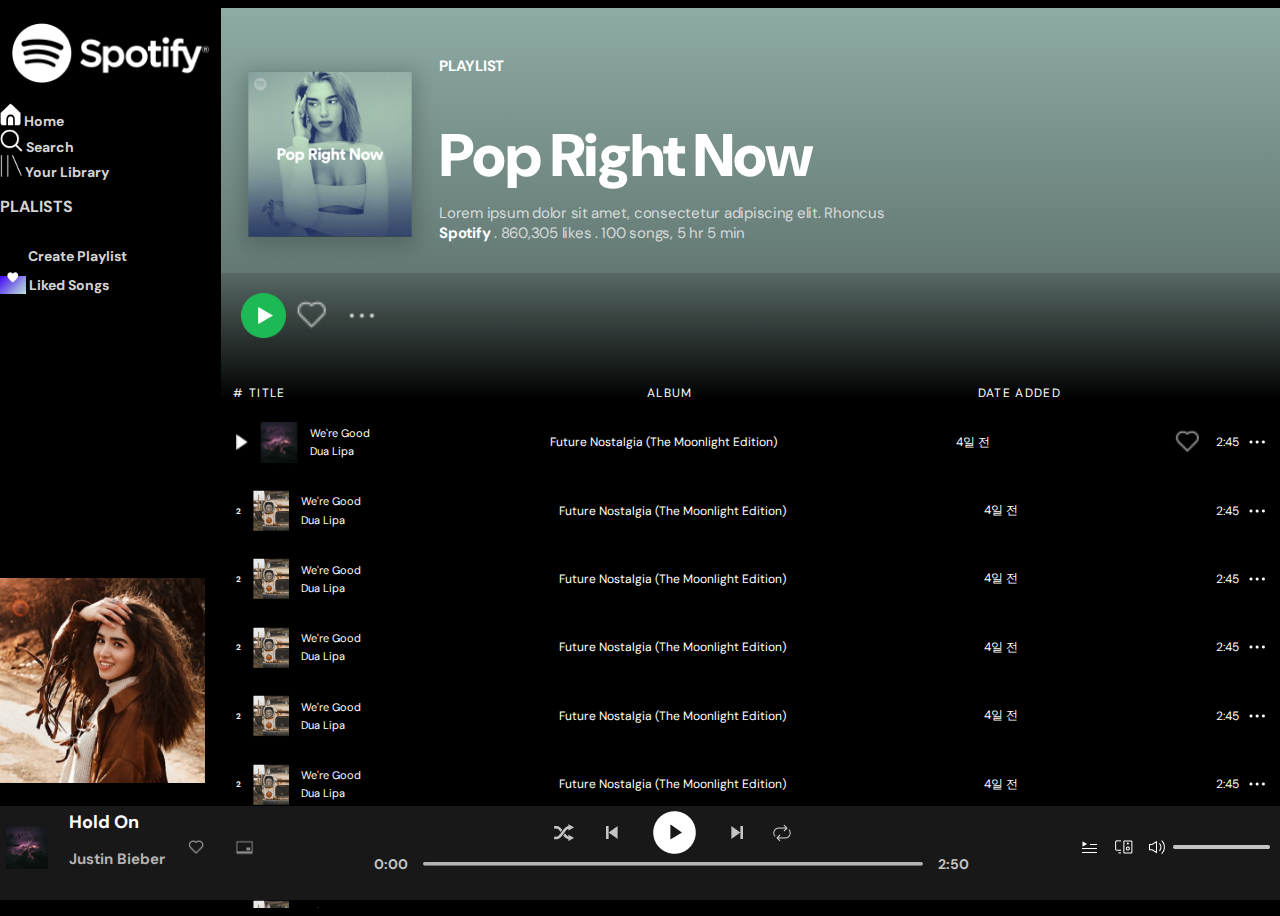
==== playlist.html @ 2f4b63fe "playlist page added" ====
<!DOCTYPE html>
<html lang="en">

<head>
    <meta charset="UTF-8">
    <meta name="viewport" content="width=device-width, initial-scale=1.0">
    <title>Spotify - Web Player: Music for everyone</title>
    <link rel="stylesheet" href="./playlist.css" />
    <link rel="icon" type="image/x-icon" href="https://open.spotifycdn.com/cdn/images/favicon.0f31d2ea.ico" />
    <link href="https://cdn.jsdelivr.net/npm/bootstrap@5.3.1/dist/css/bootstrap.min.css" rel="stylesheet"
        integrity="sha384-4bw+/aepP/YC94hEpVNVgiZdgIC5+VKNBQNGCHeKRQN+PtmoHDEXuppvnDJzQIu9" crossorigin="anonymous">
</head>

<body>
    <section class="containers">
        <!-- Start Sidebar ----------------------------------------------------------------->
        <section class=" sidebars">
            <div class="icons p-2">
                <a href="#"><img class="main-logo px-3 py-2" src="./Assets/Sidebar/Spotify logo.png" alt="logo"></a>
                <div class="icon d-flex align-items-center px-3 py-1">
                    <img src="./Assets/Sidebar/Home.png" style="height: 23px;">
                    <a href="#" class="px-3" style="text-decoration: none; color: rgb(212, 212, 212);">Home</a>
                </div>

                <div class="icon d-flex align-items-center px-3 py-1">
                    <img src="./Assets/Sidebar/Search.png" style="height: 23px;">
                    <a href="#" class="px-3" style="text-decoration: none; color: rgb(212, 212, 212);">Search</a>
                </div>
                <div class="icon d-flex align-items-center px-3 py-1">
                    <img src="./Assets/Sidebar/Library.png" style="height: 22px;">
                    <a href="#" class="px-3" style="text-decoration: none; color: rgb(212, 212, 212);">Your Library</a>
                </div>
                <p class="px-3 my-4" style=" color: rgb(212, 212, 212); font-weight: 700;">PLALISTS</p>
                <div class="icon d-flex align-items-center px-3 py-1"> <span class="bg-light rounded-1" style="height: 25px;
                    width: 25px;"><img src="./Assets/Sidebar/Plus.png" style="height: 28px; width: 25px;"></span>
                    <a href="#" class="px-3" style="text-decoration: none; color: rgb(212, 212, 212);">Create
                        Playlist</a>
                </div>
                <div class="icon d-flex align-items-center px-3 py-1"><span class="rounded-1"
                        style="height: 25px;
                    width: 25px; background: linear-gradient(135deg, #4000F4 0%, #603AED 22.48%, #7C6EE6 46.93%, #979FE1 65.71%, #A2B3DE 77.68%, #ADC8DC 88.93%, #C0ECD7 100%);">
                        <img src="./Assets/Sidebar/heart.png" style="padding: 7px;"></span>
                    <a href="#" class="px-3" style="text-decoration: none; color: rgb(212, 212, 212);">Liked Songs</a>
                </div>
                <div class="icon"> <img class="imgg" src="./Assets/playlist/album-art.png" alt="">
                </div>
            </div>
        </section>
        <!-- End Sidebar ------------------------------------------------------------------->

        <!-- Start Playbar ----------------------------------------------------------------->
        <section class="playbar">
            <div class="functions">
                <div class="details">
                    <img src="./Assets/playlist/pic.png">
                    <div class="name-all">
                        <f3>Hold On</f3>
                        <p class="m-0">Justin Bieber</p>
                    </div>
                    <img src="./Assets/playlist/heart.png" style="height: 23px;">
                    <img src="./Assets/playlist/pip.png" style="height: 23px;">
                </div>
                <div class="play">
                    <div class="fun">
                        <img class="fun-img" src="./Assets//playingBar/raphael-shuffle.png">
                        <img class="fun-img" src="./Assets/playingBar/previous.png">
                        <img class="fun-img" src="./Assets/playingBar/gridicons-play.png">
                        <img class="fun-img" src="./Assets/playingBar/bx-bx-skip-previous.png">
                        <img class="fun-img" src="./Assets/playingBar/group1.png">
                    </div>
                    <div class="bar-time">
                        <p>0:00</p>
                        <!-- <meter style="width: 30vw;" value="75" min="0" max="100"></meter> -->
                        <img src="./Assets/playingBar/bar.png" width="500px">
                        <p>2:50</p>
                    </div>
                </div>
                <div class="extra">
                    <img src="./Assets/playlist/all.png">
                </div>
            </div>
        </section>
        <!-- End Playbar ------------------------------------------------------------------->

        <!-- Start Main Section ------------------------------------------------------------>
        <section class="main">
            <div class="row-1">
                <div class="ro1-col1">
                    <img src="./Assets/playlist/image.png" style="height: 220px;">
                </div>
                <div class="row1-col2">
                    <p style="font-weight: 700;">PLAYLIST</p>
                    <h1>Pop Right Now</h1>
                    <p style="opacity: 0.699999988079071;">Lorem ipsum dolor sit amet, consectetur adipiscing elit.
                        Rhoncus</p>
                    <p><span style="font-weight: 700;">Spotify</span> <span style="opacity: 0.699999988079071;">.
                            860,305 likes . 100 songs, 5 hr 5 min</span></p>
                </div>
            </div>
            <div class="list">
                <div class="itmes">
                    <img src="/Assets/playlist/btn-thumb-play.png" style="height: 5vh;">
                    <img src="/Assets/playlist/heart.png" style="height: 5vh;">
                    <img src="/Assets/playlist/ic-more-big.png" style="height: 5vh;">
                </div>

                <div class="tbl-hd">
                    <h3 id="H1"># TITLE</h3>
                    <h3 id="H2">ALBUM</h3>
                    <h3 id="H3">DATE ADDED</h3>
                </div>
                <div class="list-items">
                    <div class="list-item">
                        <div class="li-col-1">
                            <img src="./Assets/playlist/trgl-ry.png" style="height: 2vh;">
                            <img src="./Assets/playlist/li-pic.png" style="height: 5vh;">
                            <p class="p-0 m-0">We're Good<br>Dua Lipa</p>
                        </div>
                        <p class="px-3 mx-4">Future Nostalgia (The Moonlight Edition)</p>
                        <p class="p-0 m-0">4일 전</p>
                        <div class="li-col-4">
                            <img src="./Assets/playlist/heart.png" style="height: 4vh;">
                            <p class="p-0 m-0">2:45</p>
                            <img src="/Assets/playlist/dots.png">
                        </div>
                    </div>

                    <div class="list-item">
                        <div class="li-col-1">
                            <h6>2</h6>
                            <img src="./Assets/playlist/list-pic.png" style="height: 5vh;">
                            <p class="p-0 m-0">We're Good<br>Dua Lipa</p>
                        </div>
                        <p class="p-0 m-0">Future Nostalgia (The Moonlight Edition)</p>
                        <p class="p-0 m-0">4일 전</p>
                        <div class="li-col-4">
                            <p class="p-0 m-0">2:45</p>
                            <img src="/Assets/playlist/dots.png">
                        </div>
                    </div>

                    <div class="list-item">
                        <div class="li-col-1">
                            <h6>2</h6>
                            <img src="./Assets/playlist/list-pic.png" style="height: 5vh;">
                            <p class="p-0 m-0">We're Good<br>Dua Lipa</p>
                        </div>
                        <p class="p-0 m-0">Future Nostalgia (The Moonlight Edition)</p>
                        <p class="p-0 m-0">4일 전</p>
                        <div class="li-col-4">
                            <p class="p-0 m-0">2:45</p>
                            <img src="/Assets/playlist/dots.png">
                        </div>
                    </div>
                    <div class="list-item">
                        <div class="li-col-1">
                            <h6>2</h6>
                            <img src="./Assets/playlist/list-pic.png" style="height: 5vh;">
                            <p class="p-0 m-0">We're Good<br>Dua Lipa</p>
                        </div>
                        <p class="p-0 m-0">Future Nostalgia (The Moonlight Edition)</p>
                        <p class="p-0 m-0">4일 전</p>
                        <div class="li-col-4">
                            <p class="p-0 m-0">2:45</p>
                            <img src="/Assets/playlist/dots.png">
                        </div>
                    </div>
                    <div class="list-item">
                        <div class="li-col-1">
                            <h6>2</h6>
                            <img src="./Assets/playlist/list-pic.png" style="height: 5vh;">
                            <p class="p-0 m-0">We're Good<br>Dua Lipa</p>
                        </div>
                        <p class="p-0 m-0">Future Nostalgia (The Moonlight Edition)</p>
                        <p class="p-0 m-0">4일 전</p>
                        <div class="li-col-4">
                            <p class="p-0 m-0">2:45</p>
                            <img src="/Assets/playlist/dots.png">
                        </div>
                    </div>
                    <div class="list-item">
                        <div class="li-col-1">
                            <h6>2</h6>
                            <img src="./Assets/playlist/list-pic.png" style="height: 5vh;">
                            <p class="p-0 m-0">We're Good<br>Dua Lipa</p>
                        </div>
                        <p class="p-0 m-0">Future Nostalgia (The Moonlight Edition)</p>
                        <p class="p-0 m-0">4일 전</p>
                        <div class="li-col-4">
                            <p class="p-0 m-0">2:45</p>
                            <img src="/Assets/playlist/dots.png">
                        </div>
                    </div>
                    <div class="list-item">
                        <div class="li-col-1">
                            <h6>2</h6>
                            <img src="./Assets/playlist/list-pic.png" style="height: 5vh;">
                            <p class="p-0 m-0">We're Good<br>Dua Lipa</p>
                        </div>
                        <p class="p-0 m-0">Future Nostalgia (The Moonlight Edition)</p>
                        <p class="p-0 m-0">4일 전</p>
                        <div class="li-col-4">
                            <p class="p-0 m-0">2:45</p>
                            <img src="/Assets/playlist/dots.png">
                        </div>
                    </div>
                    <div class="list-item">
                        <div class="li-col-1">
                            <h6>2</h6>
                            <img src="./Assets/playlist/list-pic.png" style="height: 5vh;">
                            <p class="p-0 m-0">We're Good<br>Dua Lipa</p>
                        </div>
                        <p class="p-0 m-0">Future Nostalgia (The Moonlight Edition)</p>
                        <p class="p-0 m-0">4일 전</p>
                        <div class="li-col-4">
                            <p class="p-0 m-0">2:45</p>
                            <img src="/Assets/playlist/dots.png">
                        </div>
                    </div>
                    <div class="list-item">
                        <div class="li-col-1">
                            <h6>2</h6>
                            <img src="./Assets/playlist/list-pic.png" style="height: 5vh;">
                            <p class="p-0 m-0">We're Good<br>Dua Lipa</p>
                        </div>
                        <p class="p-0 m-0">Future Nostalgia (The Moonlight Edition)</p>
                        <p class="p-0 m-0">4일 전</p>
                        <div class="li-col-4">
                            <p class="p-0 m-0">2:45</p>
                            <img src="/Assets/playlist/dots.png">
                        </div>
                    </div>
                    <div class="list-item">
                        <div class="li-col-1">
                            <h6>2</h6>
                            <img src="./Assets/playlist/list-pic.png" style="height: 5vh;">
                            <p class="p-0 m-0">We're Good<br>Dua Lipa</p>
                        </div>
                        <p class="p-0 m-0">Future Nostalgia (The Moonlight Edition)</p>
                        <p class="p-0 m-0">4일 전</p>
                        <div class="li-col-4">
                            <p class="p-0 m-0">2:45</p>
                            <img src="/Assets/playlist/dots.png">
                        </div>
                    </div>
                    <div class="list-item">
                        <div class="li-col-1">
                            <h6>2</h6>
                            <img src="./Assets/playlist/list-pic.png" style="height: 5vh;">
                            <p class="p-0 m-0">We're Good<br>Dua Lipa</p>
                        </div>
                        <p class="p-0 m-0">Future Nostalgia (The Moonlight Edition)</p>
                        <p class="p-0 m-0">4일 전</p>
                        <div class="li-col-4">
                            <p class="p-0 m-0">2:45</p>
                            <img src="/Assets/playlist/dots.png">
                        </div>
                    </div>
                    <div class="list-item">
                        <div class="li-col-1">
                            <h6>2</h6>
                            <img src="./Assets/playlist/list-pic.png" style="height: 5vh;">
                            <p class="p-0 m-0">We're Good<br>Dua Lipa</p>
                        </div>
                        <p class="p-0 m-0">Future Nostalgia (The Moonlight Edition)</p>
                        <p class="p-0 m-0">4일 전</p>
                        <div class="li-col-4">
                            <p class="p-0 m-0">2:45</p>
                            <img src="/Assets/playlist/dots.png">
                        </div>
                    </div>
                    <div class="list-item">
                        <div class="li-col-1">
                            <h6>2</h6>
                            <img src="./Assets/playlist/list-pic.png" style="height: 5vh;">
                            <p class="p-0 m-0">We're Good<br>Dua Lipa</p>
                        </div>
                        <p class="p-0 m-0">Future Nostalgia (The Moonlight Edition)</p>
                        <p class="p-0 m-0">4일 전</p>
                        <div class="li-col-4">
                            <p class="p-0 m-0">2:45</p>
                            <img src="/Assets/playlist/dots.png">
                        </div>
                    </div>
                    <div class="list-item">
                        <div class="li-col-1">
                            <h6>2</h6>
                            <img src="./Assets/playlist/list-pic.png" style="height: 5vh;">
                            <p class="p-0 m-0">We're Good<br>Dua Lipa</p>
                        </div>
                        <p class="p-0 m-0">Future Nostalgia (The Moonlight Edition)</p>
                        <p class="p-0 m-0">4일 전</p>
                        <div class="li-col-4">
                            <p class="p-0 m-0">2:45</p>
                            <img src="/Assets/playlist/dots.png">
                        </div>
                    </div>
                    <div class="list-item">
                        <div class="li-col-1">
                            <h6>2</h6>
                            <img src="./Assets/playlist/list-pic.png" style="height: 5vh;">
                            <p class="p-0 m-0">We're Good<br>Dua Lipa</p>
                        </div>
                        <p class="p-0 m-0">Future Nostalgia (The Moonlight Edition)</p>
                        <p class="p-0 m-0">4일 전</p>
                        <div class="li-col-4">
                            <p class="p-0 m-0">2:45</p>
                            <img src="/Assets/playlist/dots.png">
                        </div>
                    </div>
                    <div class="list-item">
                        <div class="li-col-1">
                            <h6>2</h6>
                            <img src="./Assets/playlist/list-pic.png" style="height: 5vh;">
                            <p class="p-0 m-0">We're Good<br>Dua Lipa</p>
                        </div>
                        <p class="p-0 m-0">Future Nostalgia (The Moonlight Edition)</p>
                        <p class="p-0 m-0">4일 전</p>
                        <div class="li-col-4">
                            <p class="p-0 m-0">2:45</p>
                            <img src="/Assets/playlist/dots.png">
                        </div>
                    </div>
                    
                </div>
            </div>
        </section>
        <!-- End Main Section -------------------------------------------------------------->
    </section>
</body>

</html>
---- playlist.css ----
@import url('https://fonts.googleapis.com/css2?family=DM+Sans:opsz@9..40&display=swap');

:root {
    --black: #000;
    --grey: #121212;
    --light-gray: #181818;
    --white: #fff;
}

body {
    height: 100vh;
    padding: 0rem;
    overflow: hidden;
    margin-inline: auto;
    display: flex;
    flex-direction: column;
    font-family: 'DM Sans', sans-serif;
    background-color: var(--black);
    color: var(--white);
}

.containers {
    display: flex;
    justify-content: center;
    height: 90vh;
    flex: 1;
    overflow: hidden;
}

.sidebars {
    flex: 1;
    display: flex;
    height: 90vh;
    flex-direction: column;
    background-color: var(--black);
    position: relative;
}

.playbar {
    position: relative;
    height: 10vh;
    width: 100%;
    position: fixed;
    bottom: 0;
    background-color: var(--light-gray);
}

.main {
    flex: 5;
    background: linear-gradient(to bottom, #8eaba4, #000);
    display: flex;
    flex-direction: column;
}

.main-logo {
    height: 60px;
    margin: 15px 10px;
}

.icons {
    display: flex;
    flex-direction: column;
}

.imgg {
    width: 16vw;
    position: fixed;
    bottom: 13vh;
    left: 0;
}

.icon {
    color: rgba(255, 255, 255, 1);
    font-size: 14px;
    font-weight: 700;
    line-height: 16px;
}

.icon:hover {
    background-color: rgb(26, 26, 26);
    border-radius: 5px;
}

.functions {
    display: flex;
    justify-content: space-between;
}

.details {
    display: flex;
    gap: 15px;
    color: #FFF;
    align-items: center;
}

.cnt {
    display: flex;
    flex-direction: column;
    overflow-y: auto;
}

.details>img {
    height: 45px;
    margin-inline: 5px;
}

.name-all>f3 {
    font-size: 18px;
    font-weight: 700;
}

.name-all>p {
    color: #B3B3B3;
    font-weight: 700;
    font-size: 15px;
}

.play {
    display: flex;
    align-items: center;
    flex-direction: column;
    height: 65px;
}

.fun {
    display: flex;
    height: 45px;
    gap: 15px;
    align-items: center;
}

.fun-img {
    padding: 3px;
    border-radius: 50%;
    transition: all 1s ease;
}

.fun-img:hover {
    background-color: gray;
}

.ex-img {
    transition: all 1s ease;
}

.ex-img:hover {
    border-radius: 50%;
    background-color: gray;
}

.bar-time {
    position: relative;
    display: flex;
    gap: 15px;
    align-items: center;
}

.bar-time>p {
    color: #C4C4C4;
    font-size: 14px;
    font-weight: 700;
    margin: 0;
}

.dwn {
    width: 400px;
    height: 5px;
    border-radius: 2.5px;
    background: #535353;
}

.up {
    position: fixed;
    right: 565px;
    width: 300px;
    border-radius: 2.5px;
    height: 5px;
    background: #C4C4C4;
}

.extra {
    display: flex;
    gap: 10px;
    align-items: center;
    margin-right: 10px;
}

.playbar {
    padding-top: 0.5vh;
}

.row-1 {
    display: flex;
    align-items: end;
    color: white;

}

.ro1-col1>img {
    margin-top: 40px;
}

.row1-col2 {
    padding-bottom: 30px;

}

.row1-col2>h1 {
    color: #FFF;
    font-size: 60px;
    font-weight: 900;
    letter-spacing: -1.8px;
    margin-bottom: 8px;
}

.row1-col2>p {
    color: #FFF;
    margin: 0;
    font-size: 15px;
    letter-spacing: -0.26px;
}

.list {
    display: flex;
    flex-direction: column;
    overflow-y: auto;
    background: linear-gradient(0deg, #000 80%, #576864 100%);
}

.itmes {
    margin: 20px
}
.tbl-hd {
    display: flex;
    color: white;
    margin-top: 10PX;
    margin-inline: 1VW;
}

.tbl-hd>h3 {
    color: #FFF;
    font-size: 12px;
    font-weight: 400;
    letter-spacing: 1.32px;
}

#H1 {
    flex: 5;
}

#H2 {
    flex: 4;
}

#H3 {
    flex: 3.5;
}

.list-items {
    display: flex;
    flex-direction: column;
    overflow-y: auto;
    gap: 10px;
    
}

::-webkit-scrollbar{
    display: none;
}


.itms>img {
    margin-top: 10px;
    margin-inline: 5px;
}

.list-item {
    box-sizing: unset;
    color: white;
    display: flex;
    align-items: center;
    justify-content: space-between;
    padding-inline: 15px;
    font-size: 12px;
    font-weight: 400;
}

.list-item:hover {
    background-color: rgb(26, 26, 26);
    border-radius: 5px;
    cursor: pointer;
}

.li-col-1 {
    display: flex;
    align-items: center;
    gap: 10px;
}


.li-col-1>p {
    color: #FFF;
    font-size: 11px;
    font-weight: 400;
    line-height: 18.188px;
}

.li-col-4 {
    display: flex;
    align-items: center;
    gap: 10px;
}
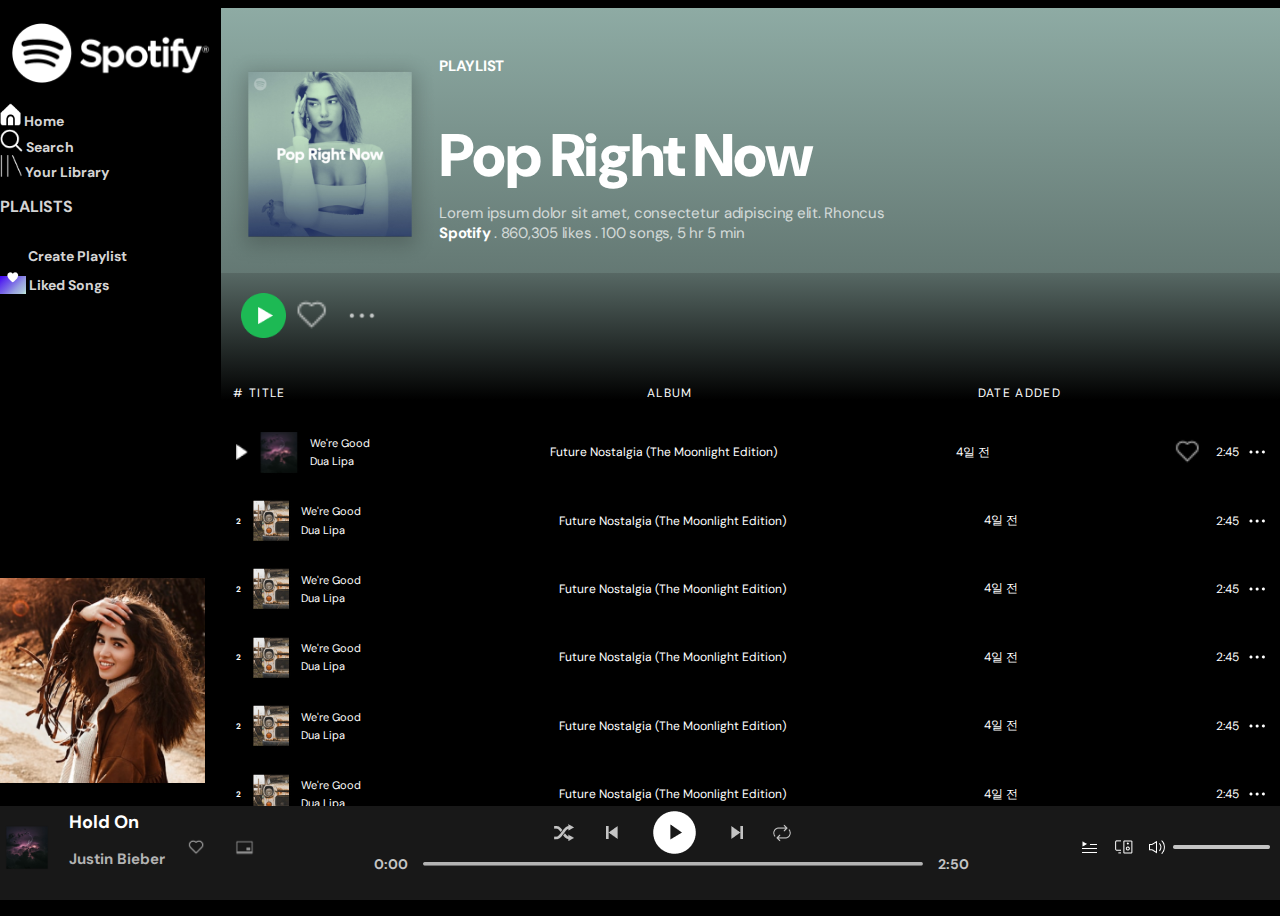
==== commit 86ba9981: "some changes" ====
--- a/playlist.html
+++ b/playlist.html
@@ -16,27 +16,27 @@
         <!-- Start Sidebar ----------------------------------------------------------------->
         <section class=" sidebars">
             <div class="icons p-2">
-                <a href="#"><img class="main-logo px-3 py-2" src="./Assets/Sidebar/Spotify logo.png" alt="logo"></a>
-                <div class="icon d-flex align-items-center px-3 py-1">
+                <a href="#"><img class="main-logo py-2" src="./Assets/Sidebar/Spotify logo.png" alt="logo"></a>
+                <div class="icon d-flex align-items-center px-3 py-1 my-2">
                     <img src="./Assets/Sidebar/Home.png" style="height: 23px;">
-                    <a href="#" class="px-3" style="text-decoration: none; color: rgb(212, 212, 212);">Home</a>
-                </div>
-
-                <div class="icon d-flex align-items-center px-3 py-1">
+                    <a href="./index.html" class="px-3" style="text-decoration: none; color: rgb(212, 212, 212);">Home</a>
+                </div>
+
+                <div class="icon d-flex align-items-center px-3 py-1 my-2">
                     <img src="./Assets/Sidebar/Search.png" style="height: 23px;">
                     <a href="#" class="px-3" style="text-decoration: none; color: rgb(212, 212, 212);">Search</a>
                 </div>
-                <div class="icon d-flex align-items-center px-3 py-1">
+                <div class="icon d-flex align-items-center px-3 py-1 my-2">
                     <img src="./Assets/Sidebar/Library.png" style="height: 22px;">
                     <a href="#" class="px-3" style="text-decoration: none; color: rgb(212, 212, 212);">Your Library</a>
                 </div>
-                <p class="px-3 my-4" style=" color: rgb(212, 212, 212); font-weight: 700;">PLALISTS</p>
-                <div class="icon d-flex align-items-center px-3 py-1"> <span class="bg-light rounded-1" style="height: 25px;
+                <p class="px-3 my-2" style=" color: rgb(212, 212, 212); font-weight: 700;">PLALISTS</p>
+                <div class="icon d-flex align-items-center px-3 py-1 my-2"> <span class="bg-light rounded-1" style="height: 25px;
                     width: 25px;"><img src="./Assets/Sidebar/Plus.png" style="height: 28px; width: 25px;"></span>
                     <a href="#" class="px-3" style="text-decoration: none; color: rgb(212, 212, 212);">Create
                         Playlist</a>
                 </div>
-                <div class="icon d-flex align-items-center px-3 py-1"><span class="rounded-1"
+                <div class="icon d-flex align-items-center px-3 py-1 my-2"><span class="rounded-1"
                         style="height: 25px;
                     width: 25px; background: linear-gradient(135deg, #4000F4 0%, #603AED 22.48%, #7C6EE6 46.93%, #979FE1 65.71%, #A2B3DE 77.68%, #ADC8DC 88.93%, #C0ECD7 100%);">
                         <img src="./Assets/Sidebar/heart.png" style="padding: 7px;"></span>
@@ -99,9 +99,9 @@
             </div>
             <div class="list">
                 <div class="itmes">
-                    <img src="/Assets/playlist/btn-thumb-play.png" style="height: 5vh;">
-                    <img src="/Assets/playlist/heart.png" style="height: 5vh;">
-                    <img src="/Assets/playlist/ic-more-big.png" style="height: 5vh;">
+                    <img src="./Assets/playlist/btn-thumb-play.png" style="height: 5vh;">
+                    <img src="./Assets/playlist/heart.png" style="height: 5vh;">
+                    <img src="./Assets/playlist/ic-more-big.png" style="height: 5vh;">
                 </div>
 
                 <div class="tbl-hd">
@@ -121,207 +121,207 @@
                         <div class="li-col-4">
                             <img src="./Assets/playlist/heart.png" style="height: 4vh;">
                             <p class="p-0 m-0">2:45</p>
-                            <img src="/Assets/playlist/dots.png">
-                        </div>
-                    </div>
-
-                    <div class="list-item">
-                        <div class="li-col-1">
-                            <h6>2</h6>
-                            <img src="./Assets/playlist/list-pic.png" style="height: 5vh;">
-                            <p class="p-0 m-0">We're Good<br>Dua Lipa</p>
-                        </div>
-                        <p class="p-0 m-0">Future Nostalgia (The Moonlight Edition)</p>
-                        <p class="p-0 m-0">4일 전</p>
-                        <div class="li-col-4">
-                            <p class="p-0 m-0">2:45</p>
-                            <img src="/Assets/playlist/dots.png">
-                        </div>
-                    </div>
-
-                    <div class="list-item">
-                        <div class="li-col-1">
-                            <h6>2</h6>
-                            <img src="./Assets/playlist/list-pic.png" style="height: 5vh;">
-                            <p class="p-0 m-0">We're Good<br>Dua Lipa</p>
-                        </div>
-                        <p class="p-0 m-0">Future Nostalgia (The Moonlight Edition)</p>
-                        <p class="p-0 m-0">4일 전</p>
-                        <div class="li-col-4">
-                            <p class="p-0 m-0">2:45</p>
-                            <img src="/Assets/playlist/dots.png">
-                        </div>
-                    </div>
-                    <div class="list-item">
-                        <div class="li-col-1">
-                            <h6>2</h6>
-                            <img src="./Assets/playlist/list-pic.png" style="height: 5vh;">
-                            <p class="p-0 m-0">We're Good<br>Dua Lipa</p>
-                        </div>
-                        <p class="p-0 m-0">Future Nostalgia (The Moonlight Edition)</p>
-                        <p class="p-0 m-0">4일 전</p>
-                        <div class="li-col-4">
-                            <p class="p-0 m-0">2:45</p>
-                            <img src="/Assets/playlist/dots.png">
-                        </div>
-                    </div>
-                    <div class="list-item">
-                        <div class="li-col-1">
-                            <h6>2</h6>
-                            <img src="./Assets/playlist/list-pic.png" style="height: 5vh;">
-                            <p class="p-0 m-0">We're Good<br>Dua Lipa</p>
-                        </div>
-                        <p class="p-0 m-0">Future Nostalgia (The Moonlight Edition)</p>
-                        <p class="p-0 m-0">4일 전</p>
-                        <div class="li-col-4">
-                            <p class="p-0 m-0">2:45</p>
-                            <img src="/Assets/playlist/dots.png">
-                        </div>
-                    </div>
-                    <div class="list-item">
-                        <div class="li-col-1">
-                            <h6>2</h6>
-                            <img src="./Assets/playlist/list-pic.png" style="height: 5vh;">
-                            <p class="p-0 m-0">We're Good<br>Dua Lipa</p>
-                        </div>
-                        <p class="p-0 m-0">Future Nostalgia (The Moonlight Edition)</p>
-                        <p class="p-0 m-0">4일 전</p>
-                        <div class="li-col-4">
-                            <p class="p-0 m-0">2:45</p>
-                            <img src="/Assets/playlist/dots.png">
-                        </div>
-                    </div>
-                    <div class="list-item">
-                        <div class="li-col-1">
-                            <h6>2</h6>
-                            <img src="./Assets/playlist/list-pic.png" style="height: 5vh;">
-                            <p class="p-0 m-0">We're Good<br>Dua Lipa</p>
-                        </div>
-                        <p class="p-0 m-0">Future Nostalgia (The Moonlight Edition)</p>
-                        <p class="p-0 m-0">4일 전</p>
-                        <div class="li-col-4">
-                            <p class="p-0 m-0">2:45</p>
-                            <img src="/Assets/playlist/dots.png">
-                        </div>
-                    </div>
-                    <div class="list-item">
-                        <div class="li-col-1">
-                            <h6>2</h6>
-                            <img src="./Assets/playlist/list-pic.png" style="height: 5vh;">
-                            <p class="p-0 m-0">We're Good<br>Dua Lipa</p>
-                        </div>
-                        <p class="p-0 m-0">Future Nostalgia (The Moonlight Edition)</p>
-                        <p class="p-0 m-0">4일 전</p>
-                        <div class="li-col-4">
-                            <p class="p-0 m-0">2:45</p>
-                            <img src="/Assets/playlist/dots.png">
-                        </div>
-                    </div>
-                    <div class="list-item">
-                        <div class="li-col-1">
-                            <h6>2</h6>
-                            <img src="./Assets/playlist/list-pic.png" style="height: 5vh;">
-                            <p class="p-0 m-0">We're Good<br>Dua Lipa</p>
-                        </div>
-                        <p class="p-0 m-0">Future Nostalgia (The Moonlight Edition)</p>
-                        <p class="p-0 m-0">4일 전</p>
-                        <div class="li-col-4">
-                            <p class="p-0 m-0">2:45</p>
-                            <img src="/Assets/playlist/dots.png">
-                        </div>
-                    </div>
-                    <div class="list-item">
-                        <div class="li-col-1">
-                            <h6>2</h6>
-                            <img src="./Assets/playlist/list-pic.png" style="height: 5vh;">
-                            <p class="p-0 m-0">We're Good<br>Dua Lipa</p>
-                        </div>
-                        <p class="p-0 m-0">Future Nostalgia (The Moonlight Edition)</p>
-                        <p class="p-0 m-0">4일 전</p>
-                        <div class="li-col-4">
-                            <p class="p-0 m-0">2:45</p>
-                            <img src="/Assets/playlist/dots.png">
-                        </div>
-                    </div>
-                    <div class="list-item">
-                        <div class="li-col-1">
-                            <h6>2</h6>
-                            <img src="./Assets/playlist/list-pic.png" style="height: 5vh;">
-                            <p class="p-0 m-0">We're Good<br>Dua Lipa</p>
-                        </div>
-                        <p class="p-0 m-0">Future Nostalgia (The Moonlight Edition)</p>
-                        <p class="p-0 m-0">4일 전</p>
-                        <div class="li-col-4">
-                            <p class="p-0 m-0">2:45</p>
-                            <img src="/Assets/playlist/dots.png">
-                        </div>
-                    </div>
-                    <div class="list-item">
-                        <div class="li-col-1">
-                            <h6>2</h6>
-                            <img src="./Assets/playlist/list-pic.png" style="height: 5vh;">
-                            <p class="p-0 m-0">We're Good<br>Dua Lipa</p>
-                        </div>
-                        <p class="p-0 m-0">Future Nostalgia (The Moonlight Edition)</p>
-                        <p class="p-0 m-0">4일 전</p>
-                        <div class="li-col-4">
-                            <p class="p-0 m-0">2:45</p>
-                            <img src="/Assets/playlist/dots.png">
-                        </div>
-                    </div>
-                    <div class="list-item">
-                        <div class="li-col-1">
-                            <h6>2</h6>
-                            <img src="./Assets/playlist/list-pic.png" style="height: 5vh;">
-                            <p class="p-0 m-0">We're Good<br>Dua Lipa</p>
-                        </div>
-                        <p class="p-0 m-0">Future Nostalgia (The Moonlight Edition)</p>
-                        <p class="p-0 m-0">4일 전</p>
-                        <div class="li-col-4">
-                            <p class="p-0 m-0">2:45</p>
-                            <img src="/Assets/playlist/dots.png">
-                        </div>
-                    </div>
-                    <div class="list-item">
-                        <div class="li-col-1">
-                            <h6>2</h6>
-                            <img src="./Assets/playlist/list-pic.png" style="height: 5vh;">
-                            <p class="p-0 m-0">We're Good<br>Dua Lipa</p>
-                        </div>
-                        <p class="p-0 m-0">Future Nostalgia (The Moonlight Edition)</p>
-                        <p class="p-0 m-0">4일 전</p>
-                        <div class="li-col-4">
-                            <p class="p-0 m-0">2:45</p>
-                            <img src="/Assets/playlist/dots.png">
-                        </div>
-                    </div>
-                    <div class="list-item">
-                        <div class="li-col-1">
-                            <h6>2</h6>
-                            <img src="./Assets/playlist/list-pic.png" style="height: 5vh;">
-                            <p class="p-0 m-0">We're Good<br>Dua Lipa</p>
-                        </div>
-                        <p class="p-0 m-0">Future Nostalgia (The Moonlight Edition)</p>
-                        <p class="p-0 m-0">4일 전</p>
-                        <div class="li-col-4">
-                            <p class="p-0 m-0">2:45</p>
-                            <img src="/Assets/playlist/dots.png">
-                        </div>
-                    </div>
-                    <div class="list-item">
-                        <div class="li-col-1">
-                            <h6>2</h6>
-                            <img src="./Assets/playlist/list-pic.png" style="height: 5vh;">
-                            <p class="p-0 m-0">We're Good<br>Dua Lipa</p>
-                        </div>
-                        <p class="p-0 m-0">Future Nostalgia (The Moonlight Edition)</p>
-                        <p class="p-0 m-0">4일 전</p>
-                        <div class="li-col-4">
-                            <p class="p-0 m-0">2:45</p>
-                            <img src="/Assets/playlist/dots.png">
-                        </div>
-                    </div>
-                    
+                            <img src="./Assets/playlist/dots.png">
+                        </div>
+                    </div>
+
+                    <div class="list-item">
+                        <div class="li-col-1">
+                            <h6>2</h6>
+                            <img src="./Assets/playlist/list-pic.png" style="height: 5vh;">
+                            <p class="p-0 m-0">We're Good<br>Dua Lipa</p>
+                        </div>
+                        <p class="p-0 m-0">Future Nostalgia (The Moonlight Edition)</p>
+                        <p class="p-0 m-0">4일 전</p>
+                        <div class="li-col-4">
+                            <p class="p-0 m-0">2:45</p>
+                            <img src="./Assets/playlist/dots.png">
+                        </div>
+                    </div>
+
+                    <div class="list-item">
+                        <div class="li-col-1">
+                            <h6>2</h6>
+                            <img src="./Assets/playlist/list-pic.png" style="height: 5vh;">
+                            <p class="p-0 m-0">We're Good<br>Dua Lipa</p>
+                        </div>
+                        <p class="p-0 m-0">Future Nostalgia (The Moonlight Edition)</p>
+                        <p class="p-0 m-0">4일 전</p>
+                        <div class="li-col-4">
+                            <p class="p-0 m-0">2:45</p>
+                            <img src="./Assets/playlist/dots.png">
+                        </div>
+                    </div>
+                    <div class="list-item">
+                        <div class="li-col-1">
+                            <h6>2</h6>
+                            <img src="./Assets/playlist/list-pic.png" style="height: 5vh;">
+                            <p class="p-0 m-0">We're Good<br>Dua Lipa</p>
+                        </div>
+                        <p class="p-0 m-0">Future Nostalgia (The Moonlight Edition)</p>
+                        <p class="p-0 m-0">4일 전</p>
+                        <div class="li-col-4">
+                            <p class="p-0 m-0">2:45</p>
+                            <img src="./Assets/playlist/dots.png">
+                        </div>
+                    </div>
+                    <div class="list-item">
+                        <div class="li-col-1">
+                            <h6>2</h6>
+                            <img src="./Assets/playlist/list-pic.png" style="height: 5vh;">
+                            <p class="p-0 m-0">We're Good<br>Dua Lipa</p>
+                        </div>
+                        <p class="p-0 m-0">Future Nostalgia (The Moonlight Edition)</p>
+                        <p class="p-0 m-0">4일 전</p>
+                        <div class="li-col-4">
+                            <p class="p-0 m-0">2:45</p>
+                            <img src="./Assets/playlist/dots.png">
+                        </div>
+                    </div>
+                    <div class="list-item">
+                        <div class="li-col-1">
+                            <h6>2</h6>
+                            <img src="./Assets/playlist/list-pic.png" style="height: 5vh;">
+                            <p class="p-0 m-0">We're Good<br>Dua Lipa</p>
+                        </div>
+                        <p class="p-0 m-0">Future Nostalgia (The Moonlight Edition)</p>
+                        <p class="p-0 m-0">4일 전</p>
+                        <div class="li-col-4">
+                            <p class="p-0 m-0">2:45</p>
+                            <img src="./Assets/playlist/dots.png">
+                        </div>
+                    </div>
+                    <div class="list-item">
+                        <div class="li-col-1">
+                            <h6>2</h6>
+                            <img src="./Assets/playlist/list-pic.png" style="height: 5vh;">
+                            <p class="p-0 m-0">We're Good<br>Dua Lipa</p>
+                        </div>
+                        <p class="p-0 m-0">Future Nostalgia (The Moonlight Edition)</p>
+                        <p class="p-0 m-0">4일 전</p>
+                        <div class="li-col-4">
+                            <p class="p-0 m-0">2:45</p>
+                            <img src="./Assets/playlist/dots.png">
+                        </div>
+                    </div>
+                    <div class="list-item">
+                        <div class="li-col-1">
+                            <h6>2</h6>
+                            <img src="./Assets/playlist/list-pic.png" style="height: 5vh;">
+                            <p class="p-0 m-0">We're Good<br>Dua Lipa</p>
+                        </div>
+                        <p class="p-0 m-0">Future Nostalgia (The Moonlight Edition)</p>
+                        <p class="p-0 m-0">4일 전</p>
+                        <div class="li-col-4">
+                            <p class="p-0 m-0">2:45</p>
+                            <img src="./Assets/playlist/dots.png">
+                        </div>
+                    </div>
+                    <div class="list-item">
+                        <div class="li-col-1">
+                            <h6>2</h6>
+                            <img src="./Assets/playlist/list-pic.png" style="height: 5vh;">
+                            <p class="p-0 m-0">We're Good<br>Dua Lipa</p>
+                        </div>
+                        <p class="p-0 m-0">Future Nostalgia (The Moonlight Edition)</p>
+                        <p class="p-0 m-0">4일 전</p>
+                        <div class="li-col-4">
+                            <p class="p-0 m-0">2:45</p>
+                            <img src="./Assets/playlist/dots.png">
+                        </div>
+                    </div>
+                    <div class="list-item">
+                        <div class="li-col-1">
+                            <h6>2</h6>
+                            <img src="./Assets/playlist/list-pic.png" style="height: 5vh;">
+                            <p class="p-0 m-0">We're Good<br>Dua Lipa</p>
+                        </div>
+                        <p class="p-0 m-0">Future Nostalgia (The Moonlight Edition)</p>
+                        <p class="p-0 m-0">4일 전</p>
+                        <div class="li-col-4">
+                            <p class="p-0 m-0">2:45</p>
+                            <img src="./Assets/playlist/dots.png">
+                        </div>
+                    </div>
+                    <div class="list-item">
+                        <div class="li-col-1">
+                            <h6>2</h6>
+                            <img src="./Assets/playlist/list-pic.png" style="height: 5vh;">
+                            <p class="p-0 m-0">We're Good<br>Dua Lipa</p>
+                        </div>
+                        <p class="p-0 m-0">Future Nostalgia (The Moonlight Edition)</p>
+                        <p class="p-0 m-0">4일 전</p>
+                        <div class="li-col-4">
+                            <p class="p-0 m-0">2:45</p>
+                            <img src="./Assets/playlist/dots.png">
+                        </div>
+                    </div>
+                    <div class="list-item">
+                        <div class="li-col-1">
+                            <h6>2</h6>
+                            <img src="./Assets/playlist/list-pic.png" style="height: 5vh;">
+                            <p class="p-0 m-0">We're Good<br>Dua Lipa</p>
+                        </div>
+                        <p class="p-0 m-0">Future Nostalgia (The Moonlight Edition)</p>
+                        <p class="p-0 m-0">4일 전</p>
+                        <div class="li-col-4">
+                            <p class="p-0 m-0">2:45</p>
+                            <img src="./Assets/playlist/dots.png">
+                        </div>
+                    </div>
+                    <div class="list-item">
+                        <div class="li-col-1">
+                            <h6>2</h6>
+                            <img src="./Assets/playlist/list-pic.png" style="height: 5vh;">
+                            <p class="p-0 m-0">We're Good<br>Dua Lipa</p>
+                        </div>
+                        <p class="p-0 m-0">Future Nostalgia (The Moonlight Edition)</p>
+                        <p class="p-0 m-0">4일 전</p>
+                        <div class="li-col-4">
+                            <p class="p-0 m-0">2:45</p>
+                            <img src="./Assets/playlist/dots.png">
+                        </div>
+                    </div>
+                    <div class="list-item">
+                        <div class="li-col-1">
+                            <h6>2</h6>
+                            <img src="./Assets/playlist/list-pic.png" style="height: 5vh;">
+                            <p class="p-0 m-0">We're Good<br>Dua Lipa</p>
+                        </div>
+                        <p class="p-0 m-0">Future Nostalgia (The Moonlight Edition)</p>
+                        <p class="p-0 m-0">4일 전</p>
+                        <div class="li-col-4">
+                            <p class="p-0 m-0">2:45</p>
+                            <img src="./Assets/playlist/dots.png">
+                        </div>
+                    </div>
+                    <div class="list-item">
+                        <div class="li-col-1">
+                            <h6>2</h6>
+                            <img src="./Assets/playlist/list-pic.png" style="height: 5vh;">
+                            <p class="p-0 m-0">We're Good<br>Dua Lipa</p>
+                        </div>
+                        <p class="p-0 m-0">Future Nostalgia (The Moonlight Edition)</p>
+                        <p class="p-0 m-0">4일 전</p>
+                        <div class="li-col-4">
+                            <p class="p-0 m-0">2:45</p>
+                            <img src="./Assets/playlist/dots.png">
+                        </div>
+                    </div>
+                    <div class="list-item">
+                        <div class="li-col-1">
+                            <h6>2</h6>
+                            <img src="./Assets/playlist/list-pic.png" style="height: 5vh;">
+                            <p class="p-0 m-0">We're Good<br>Dua Lipa</p>
+                        </div>
+                        <p class="p-0 m-0">Future Nostalgia (The Moonlight Edition)</p>
+                        <p class="p-0 m-0">4일 전</p>
+                        <div class="li-col-4">
+                            <p class="p-0 m-0">2:45</p>
+                            <img src="./Assets/playlist/dots.png">
+                        </div>
+                    </div>
+
                 </div>
             </div>
         </section>
--- a/playlist.css
+++ b/playlist.css
@@ -43,6 +43,7 @@
     position: fixed;
     bottom: 0;
     background-color: var(--light-gray);
+    z-index: 5;
 }
 
 .main {
@@ -230,6 +231,7 @@
 .itmes {
     margin: 20px
 }
+
 .tbl-hd {
     display: flex;
     color: white;
@@ -259,12 +261,13 @@
 .list-items {
     display: flex;
     flex-direction: column;
+    padding-top: 10px;
     overflow-y: auto;
     gap: 10px;
-    
-}
-
-::-webkit-scrollbar{
+
+}
+
+::-webkit-scrollbar {
     display: none;
 }
 
@@ -283,11 +286,14 @@
     padding-inline: 15px;
     font-size: 12px;
     font-weight: 400;
+    transition: all 1s ease;
 }
 
 .list-item:hover {
     background-color: rgb(26, 26, 26);
     border-radius: 5px;
+    transform: translate(0px, -10px);
+    z-index: 4;
     cursor: pointer;
 }
 
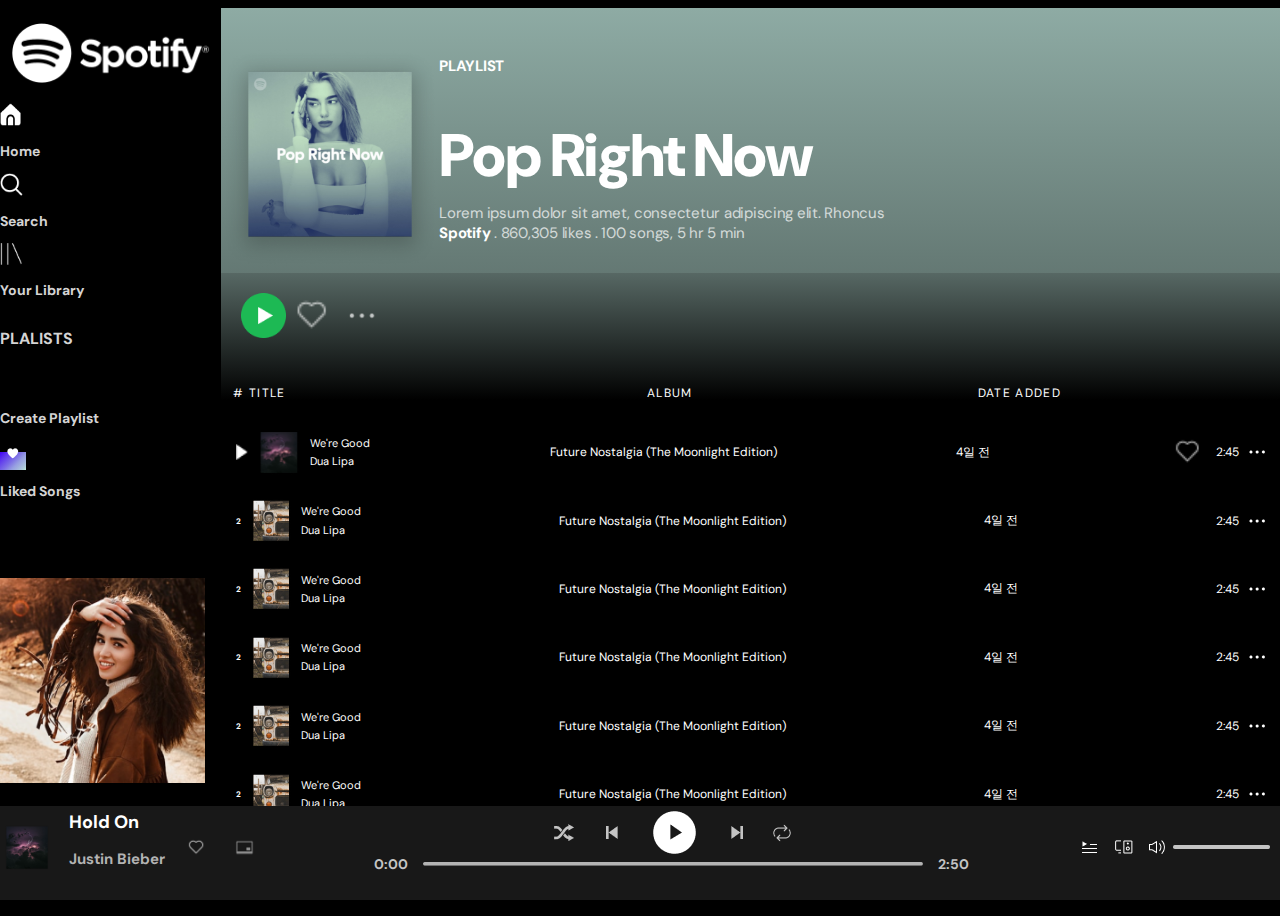
==== commit 3602d992: "update" ====
--- a/playlist.html
+++ b/playlist.html
@@ -17,32 +17,48 @@
         <section class=" sidebars">
             <div class="icons p-2">
                 <a href="#"><img class="main-logo py-2" src="./Assets/Sidebar/Spotify logo.png" alt="logo"></a>
-                <div class="icon d-flex align-items-center px-3 py-1 my-2">
-                    <img src="./Assets/Sidebar/Home.png" style="height: 23px;">
-                    <a href="./index.html" class="px-3" style="text-decoration: none; color: rgb(212, 212, 212);">Home</a>
-                </div>
-
-                <div class="icon d-flex align-items-center px-3 py-1 my-2">
-                    <img src="./Assets/Sidebar/Search.png" style="height: 23px;">
-                    <a href="#" class="px-3" style="text-decoration: none; color: rgb(212, 212, 212);">Search</a>
-                </div>
-                <div class="icon d-flex align-items-center px-3 py-1 my-2">
-                    <img src="./Assets/Sidebar/Library.png" style="height: 22px;">
-                    <a href="#" class="px-3" style="text-decoration: none; color: rgb(212, 212, 212);">Your Library</a>
-                </div>
-                <p class="px-3 my-2" style=" color: rgb(212, 212, 212); font-weight: 700;">PLALISTS</p>
-                <div class="icon d-flex align-items-center px-3 py-1 my-2"> <span class="bg-light rounded-1" style="height: 25px;
+
+                <a href="./index.html" style="text-decoration: none;">
+                    <div class="icon d-flex align-items-center px-3 py-1 py-2">
+                        <img src="./Assets/Sidebar/Home.png" style="height: 23px;">
+                        <p class="px-3 m-0" style="text-decoration: none; color: rgb(212, 212, 212);">Home</p>
+                    </div>
+                </a>
+
+                <a href="#" style="text-decoration: none;">
+                    <div class="icon d-flex align-items-center px-3 py-1 py-2">
+                        <img src="./Assets/Sidebar/Search.png" style="height: 23px;">
+                        <p class="px-3 m-0" style="text-decoration: none; color: rgb(212, 212, 212);">Search</p>
+                    </div>
+                </a>
+
+                <a href="#" style="text-decoration: none;">
+                    <div class="icon d-flex align-items-center px-3 py-1 py-2">
+                        <img src="./Assets/Sidebar/Library.png" style="height: 22px;">
+                        <p class="px-3 m-0" style="text-decoration: none; color: rgb(212, 212, 212);">Your Library</p>
+                    </div>
+                </a>
+
+                <p class="px-3 my-3 mt-4" style=" color: rgb(212, 212, 212); font-weight: 700;">PLALISTS</p>
+
+                <a href="#" style="text-decoration: none;">
+                    <div class="icon d-flex align-items-center px-3 py-1 py-2"> <span class="bg-light rounded-1" style="height: 25px;
                     width: 25px;"><img src="./Assets/Sidebar/Plus.png" style="height: 28px; width: 25px;"></span>
-                    <a href="#" class="px-3" style="text-decoration: none; color: rgb(212, 212, 212);">Create
-                        Playlist</a>
-                </div>
-                <div class="icon d-flex align-items-center px-3 py-1 my-2"><span class="rounded-1"
-                        style="height: 25px;
+                        <p class="px-3 m-0" style="text-decoration: none; color: rgb(212, 212, 212);">Create
+                            Playlist</p>
+                    </div>
+                </a>
+
+                <a href="#" style="text-decoration: none;">
+                    <div class="icon d-flex align-items-center px-3 py-1 py-2"><span class="rounded-1"
+                            style="height: 25px;
                     width: 25px; background: linear-gradient(135deg, #4000F4 0%, #603AED 22.48%, #7C6EE6 46.93%, #979FE1 65.71%, #A2B3DE 77.68%, #ADC8DC 88.93%, #C0ECD7 100%);">
-                        <img src="./Assets/Sidebar/heart.png" style="padding: 7px;"></span>
-                    <a href="#" class="px-3" style="text-decoration: none; color: rgb(212, 212, 212);">Liked Songs</a>
-                </div>
-                <div class="icon"> <img class="imgg" src="./Assets/playlist/album-art.png" alt="">
+                            <img src="./Assets/Sidebar/heart.png" style="padding: 7px;"></span>
+                        <p class="px-3 m-0" style="text-decoration: none; color: rgb(212, 212, 212);">Liked Songs</p>
+                    </div>
+                </a>
+
+                <div class="icon"> <img class="imgg" src="./Assets/playlist/album-art.png">
                 </div>
             </div>
         </section>
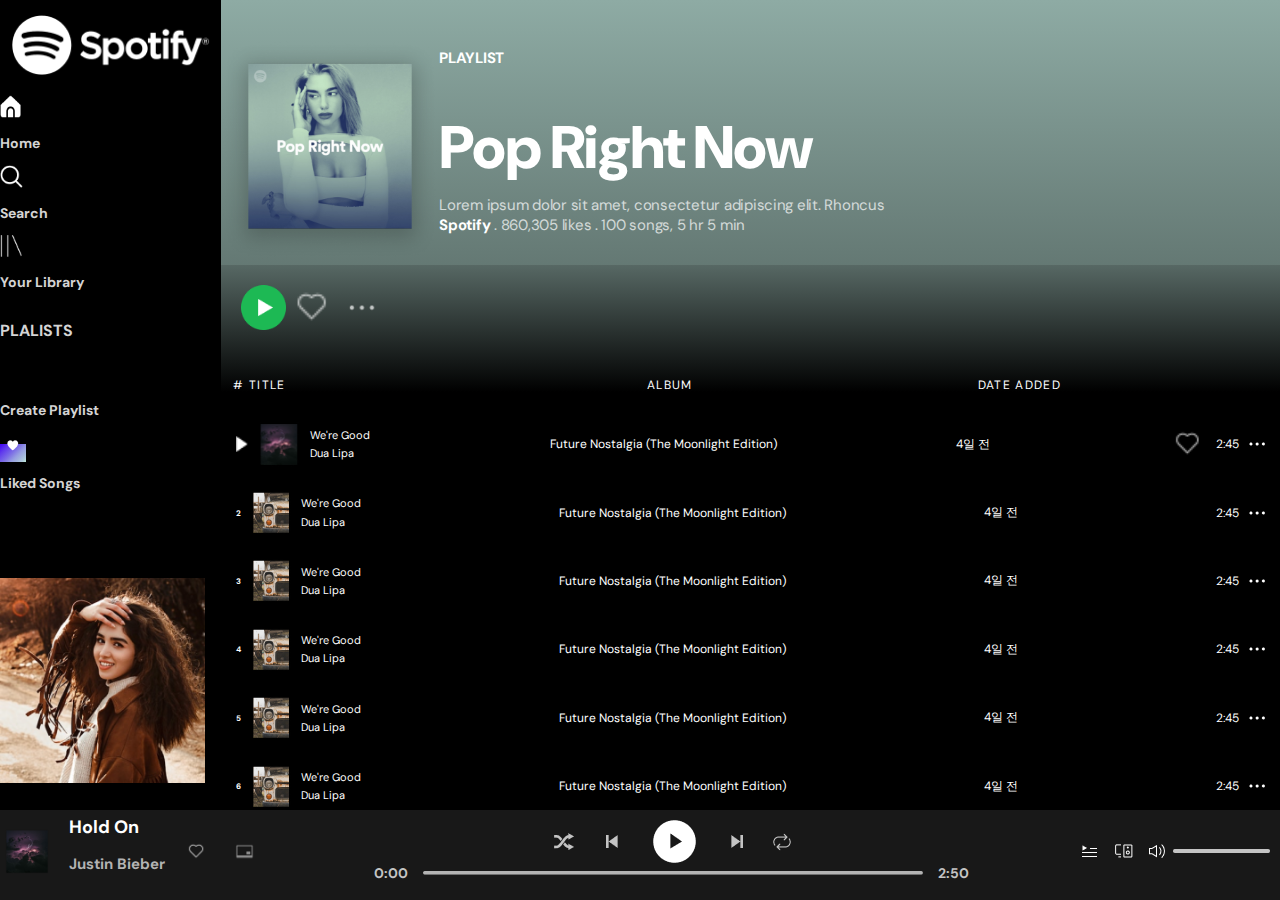
==== commit 895e2ec0: "Adding responsiveness" ====
--- a/playlist.html
+++ b/playlist.html
@@ -6,6 +6,7 @@
     <meta name="viewport" content="width=device-width, initial-scale=1.0">
     <title>Spotify - Web Player: Music for everyone</title>
     <link rel="stylesheet" href="./playlist.css" />
+    <link rel="stylesheet" href="phone.css">
     <link rel="icon" type="image/x-icon" href="https://open.spotifycdn.com/cdn/images/favicon.0f31d2ea.ico" />
     <link href="https://cdn.jsdelivr.net/npm/bootstrap@5.3.1/dist/css/bootstrap.min.css" rel="stylesheet"
         integrity="sha384-4bw+/aepP/YC94hEpVNVgiZdgIC5+VKNBQNGCHeKRQN+PtmoHDEXuppvnDJzQIu9" crossorigin="anonymous">
@@ -44,7 +45,7 @@
                 <a href="#" style="text-decoration: none;">
                     <div class="icon d-flex align-items-center px-3 py-1 py-2"> <span class="bg-light rounded-1" style="height: 25px;
                     width: 25px;"><img src="./Assets/Sidebar/Plus.png" style="height: 28px; width: 25px;"></span>
-                        <p class="px-3 m-0" style="text-decoration: none; color: rgb(212, 212, 212);">Create
+                        <p class="ps-3 m-0" style="text-decoration: none; color: rgb(212, 212, 212);">Create
                             Playlist</p>
                     </div>
                 </a>
@@ -54,7 +55,7 @@
                             style="height: 25px;
                     width: 25px; background: linear-gradient(135deg, #4000F4 0%, #603AED 22.48%, #7C6EE6 46.93%, #979FE1 65.71%, #A2B3DE 77.68%, #ADC8DC 88.93%, #C0ECD7 100%);">
                             <img src="./Assets/Sidebar/heart.png" style="padding: 7px;"></span>
-                        <p class="px-3 m-0" style="text-decoration: none; color: rgb(212, 212, 212);">Liked Songs</p>
+                        <p class="ps-3 m-0" style="text-decoration: none; color: rgb(212, 212, 212);">Liked Songs</p>
                     </div>
                 </a>
 
@@ -96,10 +97,60 @@
                 </div>
             </div>
         </section>
+
+        <section class="p-playbar">
+            <div class="functions">
+                <div class="details">
+                    <img src="./Assets/playingBar/rectangle-20.png">
+                    <div class="name-all">
+                        <f3>Dreaming On</f3>
+                        <p class="m-0">NEFFEX</p>
+                    </div>
+
+                </div>
+                <div class="fun">
+                    <img src="./Assets/playlist/heart.png" style="height: 45px;">
+                    <a href="#"><img class="fun-img" src="./Assets/playingBar/gridicons-play.png"
+                            style="height: 45px;"></a>
+                </div>
+            </div>
+        </section>
+
         <!-- End Playbar ------------------------------------------------------------------->
 
         <!-- Start Main Section ------------------------------------------------------------>
         <section class="main">
+            <section class="top-nav">
+                <div>
+                    <a href="#"><img class="main-logo" src="./Assets/Sidebar/Spotify logo.png" alt="logo"></a>
+                </div>
+                <input id="menu-toggle" type="checkbox" />
+                <label class='menu-button-container' for="menu-toggle">
+                    <div class='menu-button'></div>
+                </label>
+                <ul class="menu">
+                    <li><a href="./index.html" style="text-decoration: none;">
+                            <div class="icon d-flex align-items-center px-3 py-2 py-2">
+                                <img src="./Assets/Sidebar/Home.png" style="height: 23px;">
+                                <p class="px-3 m-0" style="color: rgb(212, 212, 212);">Home</p>
+                            </div>
+                        </a></li>
+                    <li><a href="#" style="text-decoration: none;">
+                            <div class="icon d-flex align-items-center px-3 py-2 py-2">
+                                <img src="./Assets/Sidebar/Search.png" style="height: 23px;">
+                                <p class="px-3 m-0" style="text-decoration: none; color: rgb(212, 212, 212);">
+                                    Search</p>
+                            </div>
+                        </a></li>
+                    <li><a href="./playlist.html" style="text-decoration: none;">
+                            <div class="icon d-flex align-items-center px-3 py-2 my-2 mb-4">
+                                <img src="./Assets/Sidebar/Library.png" style="height: 22px;">
+                                <p href="./playlist.html" class="ps-3 m-0"
+                                    style="text-decoration: none; color: rgb(212, 212, 212);">Your Library</p>
+                            </div>
+                        </a></li>
+                </ul>
+            </section>
             <div class="row-1">
                 <div class="ro1-col1">
                     <img src="./Assets/playlist/image.png" style="height: 220px;">
@@ -157,176 +208,176 @@
 
                     <div class="list-item">
                         <div class="li-col-1">
-                            <h6>2</h6>
-                            <img src="./Assets/playlist/list-pic.png" style="height: 5vh;">
-                            <p class="p-0 m-0">We're Good<br>Dua Lipa</p>
-                        </div>
-                        <p class="p-0 m-0">Future Nostalgia (The Moonlight Edition)</p>
-                        <p class="p-0 m-0">4일 전</p>
-                        <div class="li-col-4">
-                            <p class="p-0 m-0">2:45</p>
-                            <img src="./Assets/playlist/dots.png">
-                        </div>
-                    </div>
-                    <div class="list-item">
-                        <div class="li-col-1">
-                            <h6>2</h6>
-                            <img src="./Assets/playlist/list-pic.png" style="height: 5vh;">
-                            <p class="p-0 m-0">We're Good<br>Dua Lipa</p>
-                        </div>
-                        <p class="p-0 m-0">Future Nostalgia (The Moonlight Edition)</p>
-                        <p class="p-0 m-0">4일 전</p>
-                        <div class="li-col-4">
-                            <p class="p-0 m-0">2:45</p>
-                            <img src="./Assets/playlist/dots.png">
-                        </div>
-                    </div>
-                    <div class="list-item">
-                        <div class="li-col-1">
-                            <h6>2</h6>
-                            <img src="./Assets/playlist/list-pic.png" style="height: 5vh;">
-                            <p class="p-0 m-0">We're Good<br>Dua Lipa</p>
-                        </div>
-                        <p class="p-0 m-0">Future Nostalgia (The Moonlight Edition)</p>
-                        <p class="p-0 m-0">4일 전</p>
-                        <div class="li-col-4">
-                            <p class="p-0 m-0">2:45</p>
-                            <img src="./Assets/playlist/dots.png">
-                        </div>
-                    </div>
-                    <div class="list-item">
-                        <div class="li-col-1">
-                            <h6>2</h6>
-                            <img src="./Assets/playlist/list-pic.png" style="height: 5vh;">
-                            <p class="p-0 m-0">We're Good<br>Dua Lipa</p>
-                        </div>
-                        <p class="p-0 m-0">Future Nostalgia (The Moonlight Edition)</p>
-                        <p class="p-0 m-0">4일 전</p>
-                        <div class="li-col-4">
-                            <p class="p-0 m-0">2:45</p>
-                            <img src="./Assets/playlist/dots.png">
-                        </div>
-                    </div>
-                    <div class="list-item">
-                        <div class="li-col-1">
-                            <h6>2</h6>
-                            <img src="./Assets/playlist/list-pic.png" style="height: 5vh;">
-                            <p class="p-0 m-0">We're Good<br>Dua Lipa</p>
-                        </div>
-                        <p class="p-0 m-0">Future Nostalgia (The Moonlight Edition)</p>
-                        <p class="p-0 m-0">4일 전</p>
-                        <div class="li-col-4">
-                            <p class="p-0 m-0">2:45</p>
-                            <img src="./Assets/playlist/dots.png">
-                        </div>
-                    </div>
-                    <div class="list-item">
-                        <div class="li-col-1">
-                            <h6>2</h6>
-                            <img src="./Assets/playlist/list-pic.png" style="height: 5vh;">
-                            <p class="p-0 m-0">We're Good<br>Dua Lipa</p>
-                        </div>
-                        <p class="p-0 m-0">Future Nostalgia (The Moonlight Edition)</p>
-                        <p class="p-0 m-0">4일 전</p>
-                        <div class="li-col-4">
-                            <p class="p-0 m-0">2:45</p>
-                            <img src="./Assets/playlist/dots.png">
-                        </div>
-                    </div>
-                    <div class="list-item">
-                        <div class="li-col-1">
-                            <h6>2</h6>
-                            <img src="./Assets/playlist/list-pic.png" style="height: 5vh;">
-                            <p class="p-0 m-0">We're Good<br>Dua Lipa</p>
-                        </div>
-                        <p class="p-0 m-0">Future Nostalgia (The Moonlight Edition)</p>
-                        <p class="p-0 m-0">4일 전</p>
-                        <div class="li-col-4">
-                            <p class="p-0 m-0">2:45</p>
-                            <img src="./Assets/playlist/dots.png">
-                        </div>
-                    </div>
-                    <div class="list-item">
-                        <div class="li-col-1">
-                            <h6>2</h6>
-                            <img src="./Assets/playlist/list-pic.png" style="height: 5vh;">
-                            <p class="p-0 m-0">We're Good<br>Dua Lipa</p>
-                        </div>
-                        <p class="p-0 m-0">Future Nostalgia (The Moonlight Edition)</p>
-                        <p class="p-0 m-0">4일 전</p>
-                        <div class="li-col-4">
-                            <p class="p-0 m-0">2:45</p>
-                            <img src="./Assets/playlist/dots.png">
-                        </div>
-                    </div>
-                    <div class="list-item">
-                        <div class="li-col-1">
-                            <h6>2</h6>
-                            <img src="./Assets/playlist/list-pic.png" style="height: 5vh;">
-                            <p class="p-0 m-0">We're Good<br>Dua Lipa</p>
-                        </div>
-                        <p class="p-0 m-0">Future Nostalgia (The Moonlight Edition)</p>
-                        <p class="p-0 m-0">4일 전</p>
-                        <div class="li-col-4">
-                            <p class="p-0 m-0">2:45</p>
-                            <img src="./Assets/playlist/dots.png">
-                        </div>
-                    </div>
-                    <div class="list-item">
-                        <div class="li-col-1">
-                            <h6>2</h6>
-                            <img src="./Assets/playlist/list-pic.png" style="height: 5vh;">
-                            <p class="p-0 m-0">We're Good<br>Dua Lipa</p>
-                        </div>
-                        <p class="p-0 m-0">Future Nostalgia (The Moonlight Edition)</p>
-                        <p class="p-0 m-0">4일 전</p>
-                        <div class="li-col-4">
-                            <p class="p-0 m-0">2:45</p>
-                            <img src="./Assets/playlist/dots.png">
-                        </div>
-                    </div>
-                    <div class="list-item">
-                        <div class="li-col-1">
-                            <h6>2</h6>
-                            <img src="./Assets/playlist/list-pic.png" style="height: 5vh;">
-                            <p class="p-0 m-0">We're Good<br>Dua Lipa</p>
-                        </div>
-                        <p class="p-0 m-0">Future Nostalgia (The Moonlight Edition)</p>
-                        <p class="p-0 m-0">4일 전</p>
-                        <div class="li-col-4">
-                            <p class="p-0 m-0">2:45</p>
-                            <img src="./Assets/playlist/dots.png">
-                        </div>
-                    </div>
-                    <div class="list-item">
-                        <div class="li-col-1">
-                            <h6>2</h6>
-                            <img src="./Assets/playlist/list-pic.png" style="height: 5vh;">
-                            <p class="p-0 m-0">We're Good<br>Dua Lipa</p>
-                        </div>
-                        <p class="p-0 m-0">Future Nostalgia (The Moonlight Edition)</p>
-                        <p class="p-0 m-0">4일 전</p>
-                        <div class="li-col-4">
-                            <p class="p-0 m-0">2:45</p>
-                            <img src="./Assets/playlist/dots.png">
-                        </div>
-                    </div>
-                    <div class="list-item">
-                        <div class="li-col-1">
-                            <h6>2</h6>
-                            <img src="./Assets/playlist/list-pic.png" style="height: 5vh;">
-                            <p class="p-0 m-0">We're Good<br>Dua Lipa</p>
-                        </div>
-                        <p class="p-0 m-0">Future Nostalgia (The Moonlight Edition)</p>
-                        <p class="p-0 m-0">4일 전</p>
-                        <div class="li-col-4">
-                            <p class="p-0 m-0">2:45</p>
-                            <img src="./Assets/playlist/dots.png">
-                        </div>
-                    </div>
-                    <div class="list-item">
-                        <div class="li-col-1">
-                            <h6>2</h6>
+                            <h6>3</h6>
+                            <img src="./Assets/playlist/list-pic.png" style="height: 5vh;">
+                            <p class="p-0 m-0">We're Good<br>Dua Lipa</p>
+                        </div>
+                        <p class="p-0 m-0">Future Nostalgia (The Moonlight Edition)</p>
+                        <p class="p-0 m-0">4일 전</p>
+                        <div class="li-col-4">
+                            <p class="p-0 m-0">2:45</p>
+                            <img src="./Assets/playlist/dots.png">
+                        </div>
+                    </div>
+                    <div class="list-item">
+                        <div class="li-col-1">
+                            <h6>4</h6>
+                            <img src="./Assets/playlist/list-pic.png" style="height: 5vh;">
+                            <p class="p-0 m-0">We're Good<br>Dua Lipa</p>
+                        </div>
+                        <p class="p-0 m-0">Future Nostalgia (The Moonlight Edition)</p>
+                        <p class="p-0 m-0">4일 전</p>
+                        <div class="li-col-4">
+                            <p class="p-0 m-0">2:45</p>
+                            <img src="./Assets/playlist/dots.png">
+                        </div>
+                    </div>
+                    <div class="list-item">
+                        <div class="li-col-1">
+                            <h6>5</h6>
+                            <img src="./Assets/playlist/list-pic.png" style="height: 5vh;">
+                            <p class="p-0 m-0">We're Good<br>Dua Lipa</p>
+                        </div>
+                        <p class="p-0 m-0">Future Nostalgia (The Moonlight Edition)</p>
+                        <p class="p-0 m-0">4일 전</p>
+                        <div class="li-col-4">
+                            <p class="p-0 m-0">2:45</p>
+                            <img src="./Assets/playlist/dots.png">
+                        </div>
+                    </div>
+                    <div class="list-item">
+                        <div class="li-col-1">
+                            <h6>6</h6>
+                            <img src="./Assets/playlist/list-pic.png" style="height: 5vh;">
+                            <p class="p-0 m-0">We're Good<br>Dua Lipa</p>
+                        </div>
+                        <p class="p-0 m-0">Future Nostalgia (The Moonlight Edition)</p>
+                        <p class="p-0 m-0">4일 전</p>
+                        <div class="li-col-4">
+                            <p class="p-0 m-0">2:45</p>
+                            <img src="./Assets/playlist/dots.png">
+                        </div>
+                    </div>
+                    <div class="list-item">
+                        <div class="li-col-1">
+                            <h6>7</h6>
+                            <img src="./Assets/playlist/list-pic.png" style="height: 5vh;">
+                            <p class="p-0 m-0">We're Good<br>Dua Lipa</p>
+                        </div>
+                        <p class="p-0 m-0">Future Nostalgia (The Moonlight Edition)</p>
+                        <p class="p-0 m-0">4일 전</p>
+                        <div class="li-col-4">
+                            <p class="p-0 m-0">2:45</p>
+                            <img src="./Assets/playlist/dots.png">
+                        </div>
+                    </div>
+                    <div class="list-item">
+                        <div class="li-col-1">
+                            <h6>8</h6>
+                            <img src="./Assets/playlist/list-pic.png" style="height: 5vh;">
+                            <p class="p-0 m-0">We're Good<br>Dua Lipa</p>
+                        </div>
+                        <p class="p-0 m-0">Future Nostalgia (The Moonlight Edition)</p>
+                        <p class="p-0 m-0">4일 전</p>
+                        <div class="li-col-4">
+                            <p class="p-0 m-0">2:45</p>
+                            <img src="./Assets/playlist/dots.png">
+                        </div>
+                    </div>
+                    <div class="list-item">
+                        <div class="li-col-1">
+                            <h6>9</h6>
+                            <img src="./Assets/playlist/list-pic.png" style="height: 5vh;">
+                            <p class="p-0 m-0">We're Good<br>Dua Lipa</p>
+                        </div>
+                        <p class="p-0 m-0">Future Nostalgia (The Moonlight Edition)</p>
+                        <p class="p-0 m-0">4일 전</p>
+                        <div class="li-col-4">
+                            <p class="p-0 m-0">2:45</p>
+                            <img src="./Assets/playlist/dots.png">
+                        </div>
+                    </div>
+                    <div class="list-item">
+                        <div class="li-col-1">
+                            <h6>10</h6>
+                            <img src="./Assets/playlist/list-pic.png" style="height: 5vh;">
+                            <p class="p-0 m-0">We're Good<br>Dua Lipa</p>
+                        </div>
+                        <p class="p-0 m-0">Future Nostalgia (The Moonlight Edition)</p>
+                        <p class="p-0 m-0">4일 전</p>
+                        <div class="li-col-4">
+                            <p class="p-0 m-0">2:45</p>
+                            <img src="./Assets/playlist/dots.png">
+                        </div>
+                    </div>
+                    <div class="list-item">
+                        <div class="li-col-1">
+                            <h6>11</h6>
+                            <img src="./Assets/playlist/list-pic.png" style="height: 5vh;">
+                            <p class="p-0 m-0">We're Good<br>Dua Lipa</p>
+                        </div>
+                        <p class="p-0 m-0">Future Nostalgia (The Moonlight Edition)</p>
+                        <p class="p-0 m-0">4일 전</p>
+                        <div class="li-col-4">
+                            <p class="p-0 m-0">2:45</p>
+                            <img src="./Assets/playlist/dots.png">
+                        </div>
+                    </div>
+                    <div class="list-item">
+                        <div class="li-col-1">
+                            <h6>12</h6>
+                            <img src="./Assets/playlist/list-pic.png" style="height: 5vh;">
+                            <p class="p-0 m-0">We're Good<br>Dua Lipa</p>
+                        </div>
+                        <p class="p-0 m-0">Future Nostalgia (The Moonlight Edition)</p>
+                        <p class="p-0 m-0">4일 전</p>
+                        <div class="li-col-4">
+                            <p class="p-0 m-0">2:45</p>
+                            <img src="./Assets/playlist/dots.png">
+                        </div>
+                    </div>
+                    <div class="list-item">
+                        <div class="li-col-1">
+                            <h6>13</h6>
+                            <img src="./Assets/playlist/list-pic.png" style="height: 5vh;">
+                            <p class="p-0 m-0">We're Good<br>Dua Lipa</p>
+                        </div>
+                        <p class="p-0 m-0">Future Nostalgia (The Moonlight Edition)</p>
+                        <p class="p-0 m-0">4일 전</p>
+                        <div class="li-col-4">
+                            <p class="p-0 m-0">2:45</p>
+                            <img src="./Assets/playlist/dots.png">
+                        </div>
+                    </div>
+                    <div class="list-item">
+                        <div class="li-col-1">
+                            <h6>14</h6>
+                            <img src="./Assets/playlist/list-pic.png" style="height: 5vh;">
+                            <p class="p-0 m-0">We're Good<br>Dua Lipa</p>
+                        </div>
+                        <p class="p-0 m-0">Future Nostalgia (The Moonlight Edition)</p>
+                        <p class="p-0 m-0">4일 전</p>
+                        <div class="li-col-4">
+                            <p class="p-0 m-0">2:45</p>
+                            <img src="./Assets/playlist/dots.png">
+                        </div>
+                    </div>
+                    <div class="list-item">
+                        <div class="li-col-1">
+                            <h6>15</h6>
+                            <img src="./Assets/playlist/list-pic.png" style="height: 5vh;">
+                            <p class="p-0 m-0">We're Good<br>Dua Lipa</p>
+                        </div>
+                        <p class="p-0 m-0">Future Nostalgia (The Moonlight Edition)</p>
+                        <p class="p-0 m-0">4일 전</p>
+                        <div class="li-col-4">
+                            <p class="p-0 m-0">2:45</p>
+                            <img src="./Assets/playlist/dots.png">
+                        </div>
+                    </div>
+                    <div class="list-item">
+                        <div class="li-col-1">
+                            <h6>16</h6>
                             <img src="./Assets/playlist/list-pic.png" style="height: 5vh;">
                             <p class="p-0 m-0">We're Good<br>Dua Lipa</p>
                         </div>
--- a/playlist.css
+++ b/playlist.css
@@ -46,6 +46,16 @@
     z-index: 5;
 }
 
+.p-playbar {
+    display: none;
+    position: relative;
+    height: 8vh;
+    width: 100%;
+    position: fixed;
+    bottom: 0;
+    background-color: var(--light-gray);
+    z-index: 5;
+}
 .main {
     flex: 5;
     background: linear-gradient(to bottom, #8eaba4, #000);
@@ -84,6 +94,7 @@
 
 .functions {
     display: flex;
+    align-items: center;
     justify-content: space-between;
 }
 
@@ -203,7 +214,7 @@
 
 .row1-col2 {
     padding-bottom: 30px;
-
+    padding-right: 10px;
 }
 
 .row1-col2>h1 {
@@ -278,7 +289,6 @@
 }
 
 .list-item {
-    box-sizing: unset;
     color: white;
     display: flex;
     align-items: center;
@@ -315,4 +325,88 @@
     display: flex;
     align-items: center;
     gap: 10px;
+}
+
+
+@media screen and (max-width:768px) {
+    .row1-col2>h1 {
+        font-size: 40px;
+        font-weight: 900;
+        letter-spacing: -1.8px;
+    }
+
+    .imgg {
+        width: 22vw;
+    }
+
+    .bar-time {
+        display: none;
+    }
+    
+    .fun {
+        padding: 20px;
+        background-color: var(--black);
+        border-radius: 10px;
+        border: 1px dotted var(--white);
+    }
+    .play {
+        flex-direction: row;
+    }
+}
+
+@media screen and (max-width:480px) {
+    .row1-col2>h1 {
+        font-size: 35px;
+        font-weight: 900;
+        letter-spacing: -1.8px;
+    }
+    .row1-col2>p {
+        font-size: 12px;
+    }
+    .ro1-col1>img {
+        margin-top: 0px;
+    }
+    .sidebars{
+        display: none;
+    }
+    .p-playbar {
+        display: flex;
+        justify-content: space-between;
+    }
+    .playbar {
+        display: none;
+    }
+    .fun {
+        border: none;
+        background: none;
+        margin-left: 150px;
+    }
+    .list-item>p {
+        display: none;
+    }
+    #H2, #H3 {
+        display: none;
+    }
+    #H1 {
+        font-size: 20px;
+        margin-left: 50px;
+    }
+
+    .name-all>f3 {
+        font-size: 14px;
+    }
+
+    .list-item {
+        font-size: 15px;
+        padding: 0;
+        justify-content: space-around;
+    }
+
+    .main-logo {
+        height: 30px;
+    }
+
+    .li-col-4, .li-col-1 {
+        gap: 30px;
+    }
 }--- a/phone.css
+++ b/phone.css
@@ -0,0 +1,143 @@
+h2 {
+  vertical-align: center;
+  text-align: center;
+}
+
+html, body {
+  margin: 0;
+  height: 100%;
+}
+
+* {
+  box-sizing: border-box;
+}
+
+.top-nav {
+  display: none;
+  flex-direction: row;
+  align-items: center;
+  justify-content: space-between;
+  color: #FFF;
+  height: 50px;
+  position: sticky;
+  top: 0px;
+  z-index: 100;
+  padding-inline: 5px;
+  background-color: var(--black);
+}
+
+.menu {
+  display: flex;
+  flex-direction: row;
+  list-style-type: none;
+  margin: 0;
+  padding: 0;
+}
+
+.menu > li {
+  margin: 0 1rem;
+  overflow: hidden;
+}
+
+.menu > li > a {
+    text-decoration: none;
+    color: white;
+  }
+
+.menu-button-container {
+  display: none;
+  height: 100%;
+  width: 30px;
+  cursor: pointer;
+  flex-direction: column;
+  justify-content: center;
+  align-items: center;
+}
+
+#menu-toggle {
+  display: none;
+}
+
+.menu-button,
+.menu-button::before,
+.menu-button::after {
+  display: block;
+  background-color: #fff;
+  position: absolute;
+  height: 4px;
+  width: 30px;
+  transition: transform 400ms cubic-bezier(0.23, 1, 0.32, 1);
+  border-radius: 2px;
+}
+
+.menu-button::before {
+  content: '';
+  margin-top: -8px;
+}
+
+.menu-button::after {
+  content: '';
+  margin-top: 8px;
+}
+
+#menu-toggle:checked + .menu-button-container .menu-button::before {
+  margin-top: 0px;
+  transform: rotate(405deg);
+}
+
+#menu-toggle:checked + .menu-button-container .menu-button {
+  background: rgba(255, 255, 255, 0);
+}
+
+#menu-toggle:checked + .menu-button-container .menu-button::after {
+  margin-top: 0px;
+  transform: rotate(-405deg);
+}
+
+@media (max-width: 700px) {
+  .menu-button-container {
+    display: flex;
+  }
+  .menu {
+    position: absolute;
+    top: 0;
+    margin-top: 50px;
+    left: 0;
+    flex-direction: column;
+    width: 100%;
+    justify-content: center;
+    align-items: center;
+  }
+  #menu-toggle ~ .menu li {
+    height: 0;
+    margin: 0;
+    padding: 0;
+    border: 0;
+    transition: height 400ms cubic-bezier(0.23, 1, 0.32, 1);
+  }
+  #menu-toggle:checked ~ .menu li {
+    border: 1px solid #333;
+    height: 3.5em;
+    padding: 0.5em;
+    transition: height 400ms cubic-bezier(0.23, 1, 0.32, 1);
+  }
+  .menu > li {
+    display: flex;
+    justify-content: center;
+    margin: 0;
+    padding: 0.5em 0;
+    width: 100%;
+    color: white;
+    background-color: #222;
+  }
+  .menu > li:not(:last-child) {
+    border-bottom: 1px solid #444;
+  }
+}
+
+@media screen and (max-width:480px) {
+    .top-nav {
+        display: flex;
+        margin: 0;
+    }
+}